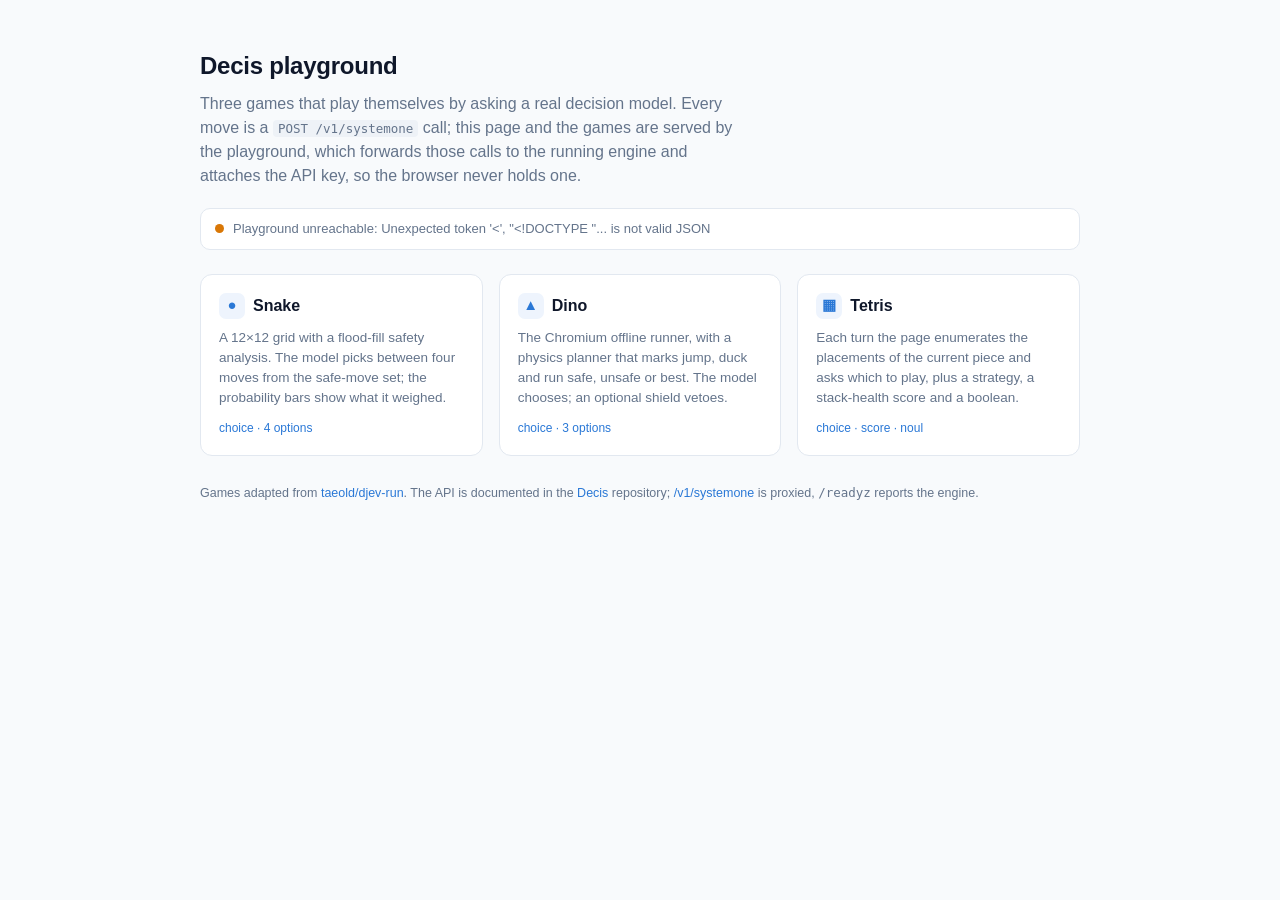
==== playground/web/index.html @ 88fe9f07 "playground: three browser games behind a proxy that holds the token The API is easier to believe aft" ====
<!DOCTYPE html>
<html lang="en">
<head>
  <meta charset="UTF-8">
  <meta name="viewport" content="width=device-width, initial-scale=1.0">
  <title>Decis playground</title>
  <style>
    :root {
      --bg: #f8fafc;
      --panel: #ffffff;
      --ink: #0f172a;
      --muted: #64748b;
      --line: #e2e8f0;
      --accent: #2a78d6;
      --ok: #16a34a;
      --wait: #d97706;
    }
    * { box-sizing: border-box; margin: 0; padding: 0; }
    body {
      background: var(--bg);
      color: var(--ink);
      font-family: -apple-system, BlinkMacSystemFont, "Segoe UI", Helvetica, Arial, sans-serif;
      line-height: 1.5;
      min-height: 100vh;
      display: flex;
      justify-content: center;
      padding: 48px 20px;
    }
    main { width: 100%; max-width: 880px; }
    h1 { font-size: 24px; font-weight: 650; letter-spacing: -0.01em; }
    .lede { color: var(--muted); margin-top: 8px; max-width: 62ch; }
    .lede code { background: #eef2f7; padding: 1px 5px; border-radius: 4px; font-size: 12.5px; }
    .status {
      margin-top: 20px;
      display: flex;
      align-items: center;
      gap: 9px;
      font-size: 13px;
      color: var(--muted);
      border: 1px solid var(--line);
      background: var(--panel);
      border-radius: 10px;
      padding: 10px 14px;
    }
    .dot { width: 9px; height: 9px; border-radius: 50%; background: var(--wait); flex: none; }
    .dot.ready { background: var(--ok); }
    .status strong { color: var(--ink); font-weight: 600; }
    .status code { font-size: 12px; color: var(--muted); }
    .grid { margin-top: 24px; display: grid; gap: 16px; grid-template-columns: repeat(auto-fit, minmax(250px, 1fr)); }
    a.card {
      display: block;
      text-decoration: none;
      color: inherit;
      background: var(--panel);
      border: 1px solid var(--line);
      border-radius: 12px;
      padding: 18px;
      transition: border-color .15s ease, transform .15s ease;
    }
    a.card:hover { border-color: var(--accent); transform: translateY(-2px); }
    .card h2 { font-size: 16px; font-weight: 620; display: flex; align-items: center; gap: 8px; }
    .card .glyph {
      display: inline-flex; align-items: center; justify-content: center;
      width: 26px; height: 26px; border-radius: 7px;
      background: #eef4fd; color: var(--accent); font-size: 15px;
    }
    .card p { margin-top: 9px; color: var(--muted); font-size: 13.5px; }
    .card .api { margin-top: 10px; font-size: 12px; color: var(--accent); }
    footer { margin-top: 28px; color: var(--muted); font-size: 12.5px; }
    footer a { color: var(--accent); text-decoration: none; }
  </style>
</head>
<body>
  <main>
    <h1>Decis playground</h1>
    <p class="lede">
      Three games that play themselves by asking a real decision model. Every move is a
      <code>POST /v1/systemone</code> call; this page and the games are served by the
      playground, which forwards those calls to the running engine and attaches the API
      key, so the browser never holds one.
    </p>

    <div class="status">
      <span id="dot" class="dot"></span>
      <span id="status-text">Looking for the engine…</span>
      <span id="status-detail" style="margin-left:auto;"></span>
    </div>

    <div class="grid">
      <a class="card" href="/snake">
        <h2><span class="glyph">&#9679;</span>Snake</h2>
        <p>
          A 12×12 grid with a flood-fill safety analysis. The model picks between four
          moves from the safe-move set; the probability bars show what it weighed.
        </p>
        <div class="api">choice · 4 options</div>
      </a>
      <a class="card" href="/dino">
        <h2><span class="glyph">&#9650;</span>Dino</h2>
        <p>
          The Chromium offline runner, with a physics planner that marks jump, duck and
          run safe, unsafe or best. The model chooses; an optional shield vetoes.
        </p>
        <div class="api">choice · 3 options</div>
      </a>
      <a class="card" href="/tetris">
        <h2><span class="glyph">&#9638;</span>Tetris</h2>
        <p>
          Each turn the page enumerates the placements of the current piece and asks
          which to play, plus a strategy, a stack-health score and a boolean.
        </p>
        <div class="api">choice · score · noul</div>
      </a>
    </div>

    <footer>
      Games adapted from <a href="https://github.com/taeold/djev-run" target="_blank" rel="noopener">taeold/djev-run</a>.
      The API is documented in the <a href="https://github.com/kingfs/Decis" target="_blank" rel="noopener">Decis</a> repository;
      <a href="/v1/systemone" onclick="return false;">/v1/systemone</a> is proxied, <code>/readyz</code> reports the engine.
    </footer>
  </main>

  <script>
    const $ = (id) => document.getElementById(id);

    async function refresh() {
      try {
        const resp = await fetch("/api/config", { cache: "no-store" });
        const config = await resp.json();
        if (config.ready) {
          $("dot").className = "dot ready";
          $("status-text").innerHTML = `Connected to <strong>${config.engine}</strong>`;
          $("status-detail").textContent = config.upstream || "";
        } else {
          $("dot").className = "dot";
          $("status-text").textContent = "Waiting for the engine to answer /readyz…";
          $("status-detail").textContent = (config.candidates || []).join("  ");
        }
      } catch (err) {
        $("dot").className = "dot";
        $("status-text").textContent = `Playground unreachable: ${err.message}`;
      }
    }

    refresh();
    setInterval(refresh, 3000);
  </script>
</body>
</html>
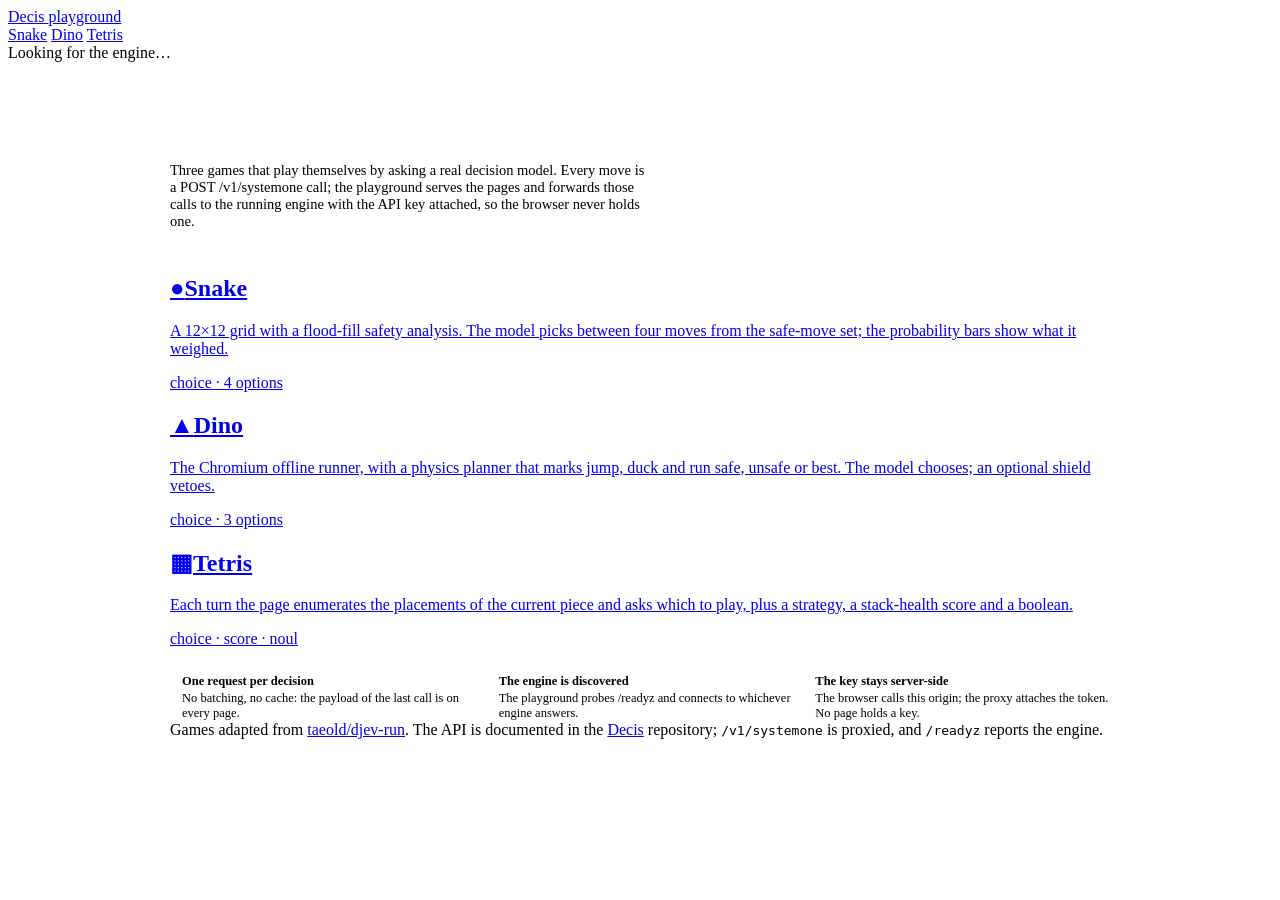
==== commit b2850e60: "playground: one design system, and an interface that reads Chinese The four pages were four designs." ====
--- a/playground/web/index.html
+++ b/playground/web/index.html
@@ -4,144 +4,230 @@
   <meta charset="UTF-8">
   <meta name="viewport" content="width=device-width, initial-scale=1.0">
   <title>Decis playground</title>
+  <link rel="stylesheet" href="/theme.css">
+  <script src="/i18n.js"></script>
   <style>
-    :root {
-      --bg: #f8fafc;
-      --panel: #ffffff;
-      --ink: #0f172a;
-      --muted: #64748b;
-      --line: #e2e8f0;
-      --accent: #2a78d6;
-      --ok: #16a34a;
-      --wait: #d97706;
-    }
-    * { box-sizing: border-box; margin: 0; padding: 0; }
-    body {
-      background: var(--bg);
-      color: var(--ink);
-      font-family: -apple-system, BlinkMacSystemFont, "Segoe UI", Helvetica, Arial, sans-serif;
-      line-height: 1.5;
-      min-height: 100vh;
-      display: flex;
-      justify-content: center;
-      padding: 48px 20px;
-    }
-    main { width: 100%; max-width: 880px; }
-    h1 { font-size: 24px; font-weight: 650; letter-spacing: -0.01em; }
-    .lede { color: var(--muted); margin-top: 8px; max-width: 62ch; }
-    .lede code { background: #eef2f7; padding: 1px 5px; border-radius: 4px; font-size: 12.5px; }
-    .status {
-      margin-top: 20px;
-      display: flex;
-      align-items: center;
-      gap: 9px;
-      font-size: 13px;
+    /* Page layout only: the palette, the app bar, the cards and the footer are in
+       /theme.css, which every page shares. */
+    .shell { width: 100%; max-width: 940px; margin: 0 auto; padding: 40px 20px 56px; }
+
+    .hero { margin-bottom: 6px; }
+
+    .hero h1 {
+      font-size: clamp(26px, 4.4vw, 40px);
+      line-height: 1.15;
+      letter-spacing: -0.025em;
+      font-weight: 700;
+      margin: 0;
+    }
+
+    .hero h1 .grad {
+      background: linear-gradient(100deg, var(--accent) 10%, var(--accent-3) 48%, var(--accent-2));
+      -webkit-background-clip: text;
+      background-clip: text;
+      color: transparent;
+    }
+
+    .lede { color: var(--ink-dim); margin: 14px 0 0; max-width: 66ch; font-size: 14.5px; }
+
+    .status-note {
+      margin-top: 10px;
+      font-family: var(--mono);
+      font-size: 11px;
       color: var(--muted);
-      border: 1px solid var(--line);
-      background: var(--panel);
-      border-radius: 10px;
-      padding: 10px 14px;
-    }
-    .dot { width: 9px; height: 9px; border-radius: 50%; background: var(--wait); flex: none; }
-    .dot.ready { background: var(--ok); }
-    .status strong { color: var(--ink); font-weight: 600; }
-    .status code { font-size: 12px; color: var(--muted); }
-    .grid { margin-top: 24px; display: grid; gap: 16px; grid-template-columns: repeat(auto-fit, minmax(250px, 1fr)); }
-    a.card {
-      display: block;
-      text-decoration: none;
-      color: inherit;
-      background: var(--panel);
-      border: 1px solid var(--line);
-      border-radius: 12px;
-      padding: 18px;
-      transition: border-color .15s ease, transform .15s ease;
-    }
-    a.card:hover { border-color: var(--accent); transform: translateY(-2px); }
-    .card h2 { font-size: 16px; font-weight: 620; display: flex; align-items: center; gap: 8px; }
-    .card .glyph {
-      display: inline-flex; align-items: center; justify-content: center;
-      width: 26px; height: 26px; border-radius: 7px;
-      background: #eef4fd; color: var(--accent); font-size: 15px;
-    }
-    .card p { margin-top: 9px; color: var(--muted); font-size: 13.5px; }
-    .card .api { margin-top: 10px; font-size: 12px; color: var(--accent); }
-    footer { margin-top: 28px; color: var(--muted); font-size: 12.5px; }
-    footer a { color: var(--accent); text-decoration: none; }
+      min-height: 15px;
+      word-break: break-all;
+    }
+
+    .how {
+      margin-top: 26px;
+      display: grid;
+      gap: 10px;
+      grid-template-columns: repeat(auto-fit, minmax(210px, 1fr));
+    }
+
+    .how div {
+      border-left: 2px solid var(--line-strong);
+      padding-left: 12px;
+      font-size: 12.5px;
+      color: var(--ink-dim);
+    }
+
+    .how b { display: block; color: var(--ink); font-weight: 600; font-size: 12.5px; margin-bottom: 2px; }
   </style>
 </head>
 <body>
-  <main>
-    <h1>Decis playground</h1>
-    <p class="lede">
+  <header class="app-bar">
+    <a class="brand" href="/">
+      <span class="brand-mark"></span>
+      <span class="brand-name">Decis <span class="brand-sub" data-i18n="brand.sub">playground</span></span>
+    </a>
+    <nav class="app-nav">
+      <a href="/snake" data-i18n="nav.snake">Snake</a>
+      <a href="/dino" data-i18n="nav.dino">Dino</a>
+      <a href="/tetris" data-i18n="nav.tetris">Tetris</a>
+    </nav>
+    <span class="spacer"></span>
+    <span class="status-chip" id="status-chip">
+      <span id="dot" class="dot busy"></span>
+      <span id="status-text" data-i18n="status.searching" data-i18n-dynamic>Looking for the engine&hellip;</span>
+    </span>
+    <div data-lang-switch></div>
+  </header>
+
+  <main class="shell">
+    <div class="hero">
+      <h1><span class="grad" data-i18n="hero.title">Decis playground</span></h1>
+    </div>
+    <p class="lede" data-i18n="hero.lede">
       Three games that play themselves by asking a real decision model. Every move is a
-      <code>POST /v1/systemone</code> call; this page and the games are served by the
-      playground, which forwards those calls to the running engine and attaches the API
-      key, so the browser never holds one.
+      POST /v1/systemone call; the playground serves the pages and forwards those calls to
+      the running engine with the API key attached, so the browser never holds one.
     </p>
-
-    <div class="status">
-      <span id="dot" class="dot"></span>
-      <span id="status-text">Looking for the engine…</span>
-      <span id="status-detail" style="margin-left:auto;"></span>
-    </div>
-
-    <div class="grid">
+    <div class="status-note" id="status-note"></div>
+
+    <section class="cards">
       <a class="card" href="/snake">
-        <h2><span class="glyph">&#9679;</span>Snake</h2>
-        <p>
-          A 12×12 grid with a flood-fill safety analysis. The model picks between four
+        <h2><span class="glyph">&#9679;</span><span data-i18n="card.snake.title">Snake</span></h2>
+        <p data-i18n="card.snake.desc">
+          A 12&times;12 grid with a flood-fill safety analysis. The model picks between four
           moves from the safe-move set; the probability bars show what it weighed.
         </p>
-        <div class="api">choice · 4 options</div>
+        <div class="api mono">choice &middot; 4 options</div>
       </a>
       <a class="card" href="/dino">
-        <h2><span class="glyph">&#9650;</span>Dino</h2>
-        <p>
-          The Chromium offline runner, with a physics planner that marks jump, duck and
-          run safe, unsafe or best. The model chooses; an optional shield vetoes.
+        <h2><span class="glyph">&#9650;</span><span data-i18n="card.dino.title">Dino</span></h2>
+        <p data-i18n="card.dino.desc">
+          The Chromium offline runner, with a physics planner that marks jump, duck and run
+          safe, unsafe or best. The model chooses; an optional shield vetoes.
         </p>
-        <div class="api">choice · 3 options</div>
+        <div class="api mono">choice &middot; 3 options</div>
       </a>
       <a class="card" href="/tetris">
-        <h2><span class="glyph">&#9638;</span>Tetris</h2>
-        <p>
-          Each turn the page enumerates the placements of the current piece and asks
-          which to play, plus a strategy, a stack-health score and a boolean.
+        <h2><span class="glyph">&#9638;</span><span data-i18n="card.tetris.title">Tetris</span></h2>
+        <p data-i18n="card.tetris.desc">
+          Each turn the page enumerates the placements of the current piece and asks which
+          to play, plus a strategy, a stack-health score and a boolean.
         </p>
-        <div class="api">choice · score · noul</div>
+        <div class="api mono">choice &middot; score &middot; noul</div>
       </a>
-    </div>
-
-    <footer>
-      Games adapted from <a href="https://github.com/taeold/djev-run" target="_blank" rel="noopener">taeold/djev-run</a>.
-      The API is documented in the <a href="https://github.com/kingfs/Decis" target="_blank" rel="noopener">Decis</a> repository;
-      <a href="/v1/systemone" onclick="return false;">/v1/systemone</a> is proxied, <code>/readyz</code> reports the engine.
+    </section>
+
+    <section class="how">
+      <div>
+        <b data-i18n="how.one.title">One request per decision</b>
+        <span data-i18n="how.one.body">No batching, no cache: the payload of the last call is on every page.</span>
+      </div>
+      <div>
+        <b data-i18n="how.two.title">The engine is discovered</b>
+        <span data-i18n="how.two.body">The playground probes /readyz and connects to whichever engine answers.</span>
+      </div>
+      <div>
+        <b data-i18n="how.three.title">The key stays server-side</b>
+        <span data-i18n="how.three.body">The browser calls this origin; the proxy attaches the token. No page holds a key.</span>
+      </div>
+    </section>
+
+    <footer class="page-foot">
+      <span data-i18n="foot.adapted">Games adapted from</span>
+      <a href="https://github.com/taeold/djev-run" target="_blank" rel="noopener">taeold/djev-run</a>.
+      <span data-i18n="foot.docs">The API is documented in the</span>
+      <a href="https://github.com/kingfs/Decis" target="_blank" rel="noopener">Decis</a>
+      <span data-i18n="foot.repo">repository</span>;
+      <code>/v1/systemone</code> <span data-i18n="foot.proxied">is proxied, and</span>
+      <code>/readyz</code> <span data-i18n="foot.readyz">reports the engine.</span>
     </footer>
   </main>
 
   <script>
+    I18N.add({
+      en: {
+        "hero.title": "Decis playground",
+        "hero.lede": "Three games that play themselves by asking a real decision model. Every move is a POST /v1/systemone call; the playground serves the pages and forwards those calls to the running engine with the API key attached, so the browser never holds one.",
+        "card.snake.title": "Snake",
+        "card.snake.desc": "A 12\u00d712 grid with a flood-fill safety analysis. The model picks between four moves from the safe-move set; the probability bars show what it weighed.",
+        "card.dino.title": "Dino",
+        "card.dino.desc": "The Chromium offline runner, with a physics planner that marks jump, duck and run safe, unsafe or best. The model chooses; an optional shield vetoes.",
+        "card.tetris.title": "Tetris",
+        "card.tetris.desc": "Each turn the page enumerates the placements of the current piece and asks which to play, plus a strategy, a stack-health score and a boolean.",
+        "how.one.title": "One request per decision",
+        "how.one.body": "No batching and no cache: the payload of the last call is shown on every page.",
+        "how.two.title": "The engine is discovered",
+        "how.two.body": "The playground probes /readyz and connects to whichever engine answers first.",
+        "how.three.title": "The key stays server-side",
+        "how.three.body": "The browser calls this origin; the proxy attaches the token. No page ever holds a key.",
+        "status.readyPrefix": "Connected to ",
+        "status.candidates": "waiting on {candidates}",
+        "status.upstream": "upstream {upstream}",
+        "status.readyDetail": "every move is one POST to it"
+      },
+      zh: {
+        "hero.title": "Decis \u6f14\u793a\u573a",
+        "hero.lede": "\u4e09\u4e2a\u6e38\u620f\uff0c\u9760\u771f\u5b9e\u7684\u51b3\u7b56\u6a21\u578b\u81ea\u5df1\u73a9\u81ea\u5df1\u3002\u6bcf\u4e00\u6b65\u90fd\u662f\u4e00\u6b21 POST /v1/systemone\uff1bplayground \u8d1f\u8d23\u63d0\u4f9b\u9875\u9762\uff0c\u5e76\u5728\u8f6c\u53d1\u65f6\u9644\u4e0a API \u5bc6\u94a5\uff0c\u6240\u4ee5\u6d4f\u89c8\u5668\u91cc\u59cb\u7ec8\u6ca1\u6709\u5bc6\u94a5\u3002",
+        "card.snake.title": "\u8d2a\u5403\u86c7",
+        "card.snake.desc": "12\u00d712 \u68cb\u76d8\uff0c\u914d\u4e00\u4e2a flood-fill \u5b89\u5168\u6027\u5206\u6790\u3002\u6a21\u578b\u5728\u5b89\u5168\u65b9\u5411\u96c6\u91cc\u56db\u9009\u4e00\uff1b\u6982\u7387\u6761\u5c55\u793a\u5b83\u6743\u8861\u4e86\u4ec0\u4e48\u3002",
+        "card.dino.title": "\u6050\u9f99",
+        "card.dino.desc": "Chromium \u79bb\u7ebf\u5c0f\u6050\u9f99\uff0c\u914d\u4e00\u4e2a\u7269\u7406\u89c4\u5212\u5668\uff0c\u628a jump / duck / run \u6807\u6210\u5b89\u5168\u3001\u4e0d\u5b89\u5168\u6216\u6700\u4f18\u3002\u9009\u62e9\u7531\u6a21\u578b\u505a\uff1b\u53ef\u9009\u7684\u62a4\u76fe\u53ef\u4e00\u7968\u5426\u51b3\u3002",
+        "card.tetris.title": "\u4fc4\u7f57\u65af\u65b9\u5757",
+        "card.tetris.desc": "\u6bcf\u4e00\u56de\u5408\u9875\u9762\u679a\u4e3e\u5f53\u524d\u65b9\u5757\u7684\u6240\u6709\u843d\u70b9\uff0c\u95ee\u8be5\u8d70\u54ea\u4e00\u4e2a\uff0c\u53e6\u5916\u8fd8\u95ee\u4e00\u4e2a\u7b56\u7565\u3001\u4e00\u4e2a\u5806\u53e0\u5065\u5eb7\u5ea6\u5206\u548c\u4e00\u4e2a\u5e03\u5c14\u503c\u3002",
+        "how.one.title": "\u6bcf\u4e00\u6b65\u4e00\u6b21\u8bf7\u6c42",
+        "how.one.body": "\u4e0d\u6512\u6279\u3001\u4e0d\u7f13\u5b58\uff1a\u6bcf\u4e2a\u9875\u9762\u90fd\u628a\u4e0a\u4e00\u6b21\u8c03\u7528\u7684\u8bf7\u6c42\u4f53\u539f\u6837\u663e\u793a\u51fa\u6765\u3002",
+        "how.two.title": "\u5f15\u64ce\u662f\u81ea\u5df1\u627e\u5230\u7684",
+        "how.two.body": "playground \u4f9d\u6b21\u63a2\u6d4b /readyz\uff0c\u8c01\u5148\u7b54\u5c31\u8fde\u8c01\u3002",
+        "how.three.title": "\u5bc6\u94a5\u53ea\u5728\u670d\u52a1\u7aef",
+        "how.three.body": "\u6d4f\u89c8\u5668\u8bf7\u6c42\u7684\u662f\u540c\u4e00\u4e2a\u57df\uff1b\u4ee3\u7406\u5728\u670d\u52a1\u7aef\u9644\u4e0a token\uff0c\u9875\u9762\u91cc\u6c38\u8fdc\u6ca1\u6709\u5bc6\u94a5\u3002",
+        "status.readyPrefix": "\u5df2\u8fde\u63a5 ",
+        "status.candidates": "\u6b63\u5728\u7b49\u5f85 {candidates}",
+        "status.upstream": "\u4e0a\u6e38 {upstream}",
+        "status.readyDetail": "\u6bcf\u4e00\u6b65\u90fd\u662f\u5411\u5b83\u53d1\u4e00\u6b21 POST"
+      }
+    });
+
     const $ = (id) => document.getElementById(id);
+    let lastConfig = null;
+
+    function renderStatus() {
+      const dot = $("dot");
+      const text = $("status-text");
+      const note = $("status-note");
+      if (!lastConfig) {
+        dot.className = "dot busy";
+        text.textContent = I18N.t("status.searching");
+        note.textContent = "";
+        return;
+      }
+      const config = lastConfig;
+      if (config.ready) {
+        dot.className = "dot live";
+        // The engine id is the one thing in this chip that is not translated: it is a wire
+        // value, and it goes into a <strong> rather than into the string.
+        text.textContent = I18N.t("status.readyPrefix");
+        const strong = document.createElement("strong");
+        strong.textContent = config.engine;
+        text.appendChild(strong);
+        note.textContent = I18N.t("status.upstream", { upstream: config.upstream || "" }) + " \u00b7 " + I18N.t("status.readyDetail");
+      } else {
+        dot.className = "dot warn";
+        text.textContent = I18N.t("status.searching");
+        note.textContent = I18N.t("status.candidates", { candidates: (config.candidates || []).join("  ") });
+      }
+    }
 
     async function refresh() {
       try {
         const resp = await fetch("/api/config", { cache: "no-store" });
-        const config = await resp.json();
-        if (config.ready) {
-          $("dot").className = "dot ready";
-          $("status-text").innerHTML = `Connected to <strong>${config.engine}</strong>`;
-          $("status-detail").textContent = config.upstream || "";
-        } else {
-          $("dot").className = "dot";
-          $("status-text").textContent = "Waiting for the engine to answer /readyz…";
-          $("status-detail").textContent = (config.candidates || []).join("  ");
-        }
+        lastConfig = await resp.json();
       } catch (err) {
-        $("dot").className = "dot";
-        $("status-text").textContent = `Playground unreachable: ${err.message}`;
-      }
-    }
-
+        lastConfig = null;
+        $("dot").className = "dot err";
+        $("status-text").textContent = I18N.t("status.unreachable", { message: err.message });
+        $("status-note").textContent = "";
+        return;
+      }
+      renderStatus();
+    }
+
+    I18N.onChange(renderStatus);
     refresh();
     setInterval(refresh, 3000);
   </script>
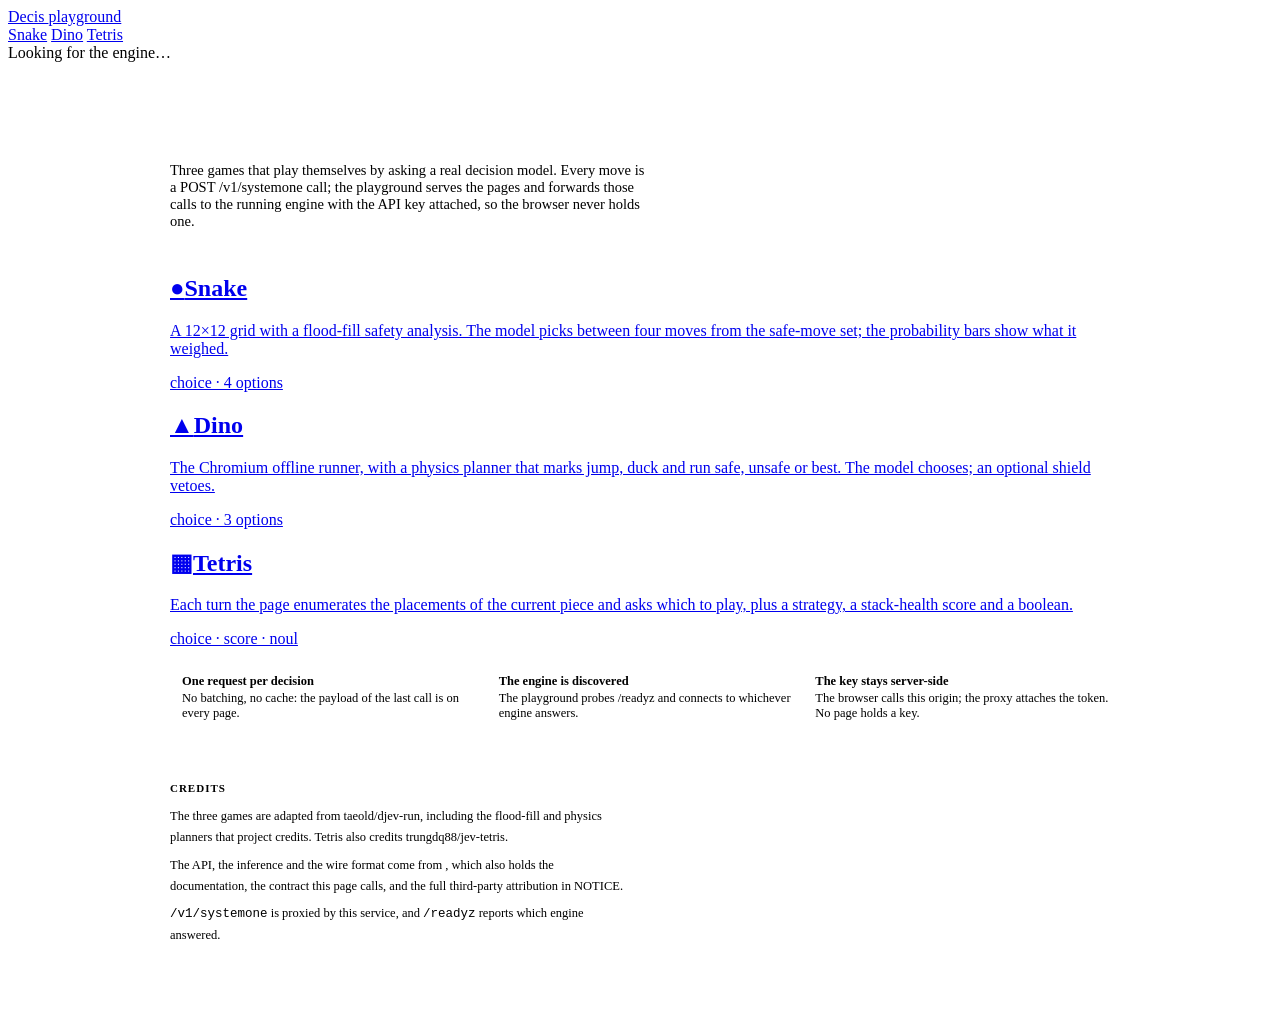
==== commit 157a03f1: "playground: credit what the games are adapted from, and link back Every page now carries a link to t" ====
--- a/playground/web/index.html
+++ b/playground/web/index.html
@@ -54,6 +54,31 @@
     }
 
     .how b { display: block; color: var(--ink); font-weight: 600; font-size: 12.5px; margin-bottom: 2px; }
+
+    /* Credits: the two upstream projects this page leans on, and what Decis provides. */
+    .credits {
+      margin-top: 38px;
+      padding-top: 20px;
+      border-top: 1px solid var(--line);
+      color: var(--ink-dim);
+      font-size: 12.5px;
+      line-height: 1.7;
+      max-width: 74ch;
+    }
+
+    .credits h2 {
+      margin: 0 0 8px;
+      font-size: 11px;
+      font-weight: 600;
+      letter-spacing: 0.09em;
+      text-transform: uppercase;
+      color: var(--muted);
+    }
+
+    .credits p { margin: 0 0 6px; }
+    .credits a { color: var(--ink); text-decoration: none; border-bottom: 1px solid var(--line-strong); }
+    .credits a:hover { border-bottom-color: var(--accent); }
+    .credits-foot { color: var(--muted); }
   </style>
 </head>
 <body>
@@ -66,6 +91,7 @@
       <a href="/snake" data-i18n="nav.snake">Snake</a>
       <a href="/dino" data-i18n="nav.dino">Dino</a>
       <a href="/tetris" data-i18n="nav.tetris">Tetris</a>
+      <a data-repo-link></a>
     </nav>
     <span class="spacer"></span>
     <span class="status-chip" id="status-chip">
@@ -128,15 +154,25 @@
       </div>
     </section>
 
-    <footer class="page-foot">
-      <span data-i18n="foot.adapted">Games adapted from</span>
-      <a href="https://github.com/taeold/djev-run" target="_blank" rel="noopener">taeold/djev-run</a>.
-      <span data-i18n="foot.docs">The API is documented in the</span>
-      <a href="https://github.com/kingfs/Decis" target="_blank" rel="noopener">Decis</a>
-      <span data-i18n="foot.repo">repository</span>;
-      <code>/v1/systemone</code> <span data-i18n="foot.proxied">is proxied, and</span>
-      <code>/readyz</code> <span data-i18n="foot.readyz">reports the engine.</span>
-    </footer>
+    <section class="credits">
+      <h2 data-i18n="credits.title">Credits</h2>
+      <p>
+        <span data-i18n="credits.games">The three games are adapted from</span>
+        <a href="https://github.com/taeold/djev-run" target="_blank" rel="noopener">taeold/djev-run</a><span
+          data-i18n="credits.games.note">, including the flood-fill and physics planners that project credits.</span>
+        <span data-i18n="credits.games.tetris">Tetris also credits</span>
+        <a href="https://github.com/trungdq88/jev-tetris" target="_blank" rel="noopener">trungdq88/jev-tetris</a>.
+      </p>
+      <p>
+        <span data-i18n="credits.core">The API, the inference and the wire format come from</span>
+        <a data-repo-link></a><span data-i18n="credits.core.note">, which also holds the documentation, the
+          contract this page calls, and the full third-party attribution in NOTICE.</span>
+      </p>
+      <p class="credits-foot">
+        <code>/v1/systemone</code> <span data-i18n="credits.proxied">is proxied by this service, and</span>
+        <code>/readyz</code> <span data-i18n="credits.readyz">reports which engine answered.</span>
+      </p>
+    </section>
   </main>
 
   <script>
@@ -159,7 +195,15 @@
         "status.readyPrefix": "Connected to ",
         "status.candidates": "waiting on {candidates}",
         "status.upstream": "upstream {upstream}",
-        "status.readyDetail": "every move is one POST to it"
+        "status.readyDetail": "every move is one POST to it",
+        "credits.title": "Credits",
+        "credits.games": "The three games are adapted from",
+        "credits.games.note": ", including the flood-fill and physics planners that project credits.",
+        "credits.games.tetris": "Tetris also credits",
+        "credits.core": "The API, the inference and the wire format come from",
+        "credits.core.note": ", which also holds the documentation, the contract this page calls, and the full third-party attribution in NOTICE.",
+        "credits.proxied": "is proxied by this service, and",
+        "credits.readyz": "reports which engine answered."
       },
       zh: {
         "hero.title": "Decis \u6f14\u793a\u573a",
@@ -179,7 +223,15 @@
         "status.readyPrefix": "\u5df2\u8fde\u63a5 ",
         "status.candidates": "\u6b63\u5728\u7b49\u5f85 {candidates}",
         "status.upstream": "\u4e0a\u6e38 {upstream}",
-        "status.readyDetail": "\u6bcf\u4e00\u6b65\u90fd\u662f\u5411\u5b83\u53d1\u4e00\u6b21 POST"
+        "status.readyDetail": "\u6bcf\u4e00\u6b65\u90fd\u662f\u5411\u5b83\u53d1\u4e00\u6b21 POST",
+        "credits.title": "\u81f4\u8c22",
+        "credits.games": "\u4e09\u4e2a\u5c0f\u6e38\u620f\u6539\u7f16\u81ea",
+        "credits.games.note": "\uff0c\u5305\u62ec\u8be5\u9879\u76ee\u81f4\u8c22\u7684 flood-fill \u4e0e\u7269\u7406\u89c4\u5212\u4ee3\u7801\u3002",
+        "credits.games.tetris": "\u4fc4\u7f57\u65af\u65b9\u5757\u53e6\u5916\u81f4\u8c22",
+        "credits.core": "API\u3001\u63a8\u7406\u4e0e\u7ebf\u683c\u5f0f\u90fd\u6765\u81ea",
+        "credits.core.note": "\uff0c\u4ed3\u5e93\u91cc\u540c\u65f6\u6709\u6587\u6863\u3001\u672c\u9875\u8c03\u7528\u7684\u5951\u7ea6\uff0c\u4ee5\u53ca\u5b8c\u6574\u7684\u7b2c\u4e09\u65b9\u7f72\u540d\uff08NOTICE\uff09\u3002",
+        "credits.proxied": "\u7531\u672c\u670d\u52a1\u4ee3\u7406\uff0c",
+        "credits.readyz": "\u4f1a\u62a5\u544a\u662f\u54ea\u4e2a\u5f15\u64ce\u5728\u4f5c\u7b54\u3002"
       }
     });
 
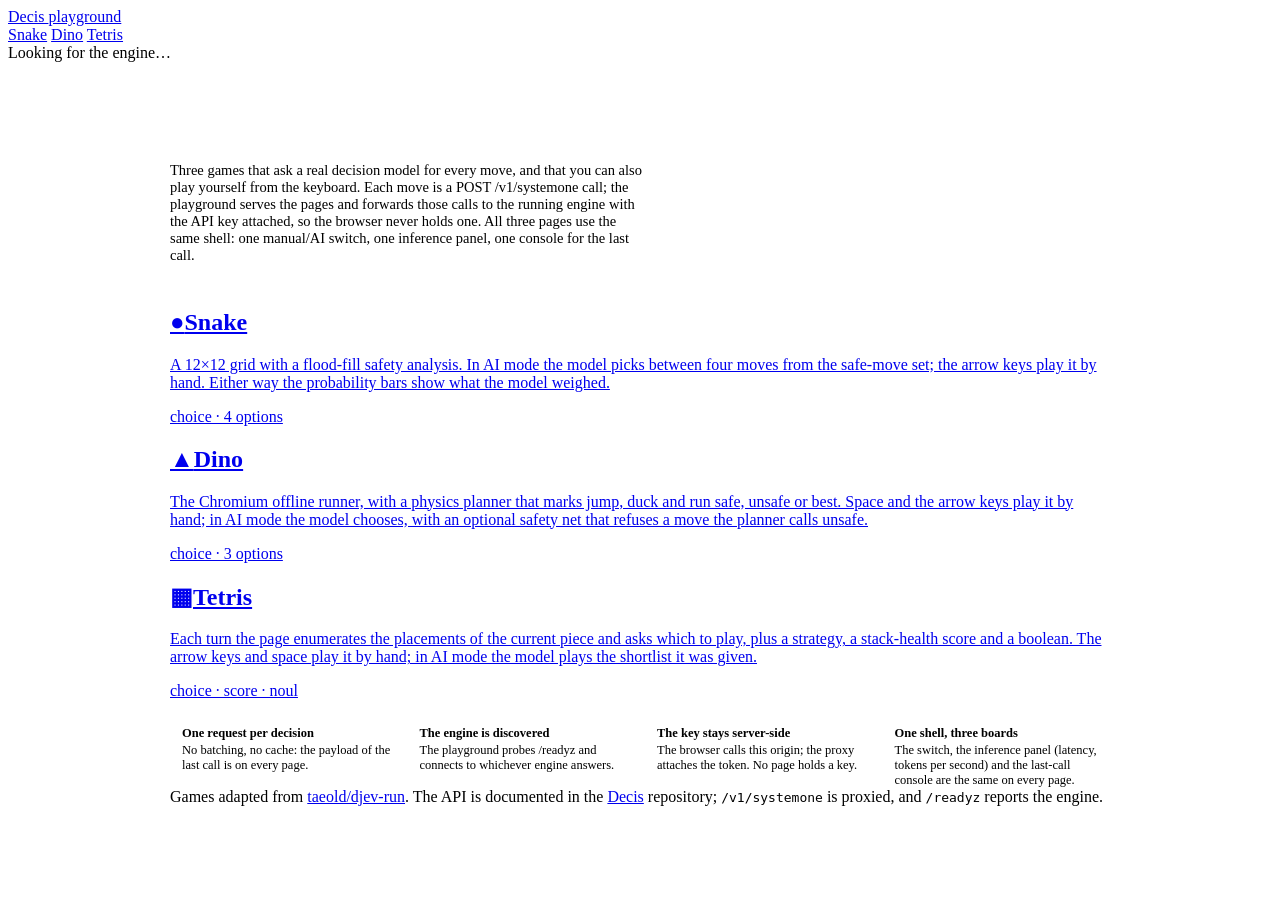
==== commit bd784efb: "playground: one shell for the three games, with real inference numbers The three pages were three in" ====
--- a/playground/web/index.html
+++ b/playground/web/index.html
@@ -54,31 +54,6 @@
     }
 
     .how b { display: block; color: var(--ink); font-weight: 600; font-size: 12.5px; margin-bottom: 2px; }
-
-    /* Credits: the two upstream projects this page leans on, and what Decis provides. */
-    .credits {
-      margin-top: 38px;
-      padding-top: 20px;
-      border-top: 1px solid var(--line);
-      color: var(--ink-dim);
-      font-size: 12.5px;
-      line-height: 1.7;
-      max-width: 74ch;
-    }
-
-    .credits h2 {
-      margin: 0 0 8px;
-      font-size: 11px;
-      font-weight: 600;
-      letter-spacing: 0.09em;
-      text-transform: uppercase;
-      color: var(--muted);
-    }
-
-    .credits p { margin: 0 0 6px; }
-    .credits a { color: var(--ink); text-decoration: none; border-bottom: 1px solid var(--line-strong); }
-    .credits a:hover { border-bottom-color: var(--accent); }
-    .credits-foot { color: var(--muted); }
   </style>
 </head>
 <body>
@@ -91,7 +66,6 @@
       <a href="/snake" data-i18n="nav.snake">Snake</a>
       <a href="/dino" data-i18n="nav.dino">Dino</a>
       <a href="/tetris" data-i18n="nav.tetris">Tetris</a>
-      <a data-repo-link></a>
     </nav>
     <span class="spacer"></span>
     <span class="status-chip" id="status-chip">
@@ -106,9 +80,11 @@
       <h1><span class="grad" data-i18n="hero.title">Decis playground</span></h1>
     </div>
     <p class="lede" data-i18n="hero.lede">
-      Three games that play themselves by asking a real decision model. Every move is a
-      POST /v1/systemone call; the playground serves the pages and forwards those calls to
-      the running engine with the API key attached, so the browser never holds one.
+      Three games that ask a real decision model for every move, and that you can also play
+      yourself from the keyboard. Each move is a POST /v1/systemone call; the playground
+      serves the pages and forwards those calls to the running engine with the API key
+      attached, so the browser never holds one. All three pages use the same shell: one
+      manual/AI switch, one inference panel, one console for the last call.
     </p>
     <div class="status-note" id="status-note"></div>
 
@@ -116,8 +92,9 @@
       <a class="card" href="/snake">
         <h2><span class="glyph">&#9679;</span><span data-i18n="card.snake.title">Snake</span></h2>
         <p data-i18n="card.snake.desc">
-          A 12&times;12 grid with a flood-fill safety analysis. The model picks between four
-          moves from the safe-move set; the probability bars show what it weighed.
+          A 12&times;12 grid with a flood-fill safety analysis. In AI mode the model picks
+          between four moves from the safe-move set; the arrow keys play it by hand. Either
+          way the probability bars show what the model weighed.
         </p>
         <div class="api mono">choice &middot; 4 options</div>
       </a>
@@ -125,15 +102,17 @@
         <h2><span class="glyph">&#9650;</span><span data-i18n="card.dino.title">Dino</span></h2>
         <p data-i18n="card.dino.desc">
           The Chromium offline runner, with a physics planner that marks jump, duck and run
-          safe, unsafe or best. The model chooses; an optional shield vetoes.
+          safe, unsafe or best. Space and the arrow keys play it by hand; in AI mode the model
+          chooses, with an optional safety net that refuses a move the planner calls unsafe.
         </p>
         <div class="api mono">choice &middot; 3 options</div>
       </a>
       <a class="card" href="/tetris">
         <h2><span class="glyph">&#9638;</span><span data-i18n="card.tetris.title">Tetris</span></h2>
         <p data-i18n="card.tetris.desc">
-          Each turn the page enumerates the placements of the current piece and asks which
-          to play, plus a strategy, a stack-health score and a boolean.
+          Each turn the page enumerates the placements of the current piece and asks which to
+          play, plus a strategy, a stack-health score and a boolean. The arrow keys and space
+          play it by hand; in AI mode the model plays the shortlist it was given.
         </p>
         <div class="api mono">choice &middot; score &middot; noul</div>
       </a>
@@ -152,86 +131,68 @@
         <b data-i18n="how.three.title">The key stays server-side</b>
         <span data-i18n="how.three.body">The browser calls this origin; the proxy attaches the token. No page holds a key.</span>
       </div>
+      <div>
+        <b data-i18n="how.four.title">One shell, three boards</b>
+        <span data-i18n="how.four.body">The switch, the inference panel (latency, tokens per second) and the last-call console are the same on every page.</span>
+      </div>
     </section>
 
-    <section class="credits">
-      <h2 data-i18n="credits.title">Credits</h2>
-      <p>
-        <span data-i18n="credits.games">The three games are adapted from</span>
-        <a href="https://github.com/taeold/djev-run" target="_blank" rel="noopener">taeold/djev-run</a><span
-          data-i18n="credits.games.note">, including the flood-fill and physics planners that project credits.</span>
-        <span data-i18n="credits.games.tetris">Tetris also credits</span>
-        <a href="https://github.com/trungdq88/jev-tetris" target="_blank" rel="noopener">trungdq88/jev-tetris</a>.
-      </p>
-      <p>
-        <span data-i18n="credits.core">The API, the inference and the wire format come from</span>
-        <a data-repo-link></a><span data-i18n="credits.core.note">, which also holds the documentation, the
-          contract this page calls, and the full third-party attribution in NOTICE.</span>
-      </p>
-      <p class="credits-foot">
-        <code>/v1/systemone</code> <span data-i18n="credits.proxied">is proxied by this service, and</span>
-        <code>/readyz</code> <span data-i18n="credits.readyz">reports which engine answered.</span>
-      </p>
-    </section>
+    <footer class="page-foot">
+      <span data-i18n="foot.adapted">Games adapted from</span>
+      <a href="https://github.com/taeold/djev-run" target="_blank" rel="noopener">taeold/djev-run</a>.
+      <span data-i18n="foot.docs">The API is documented in the</span>
+      <a href="https://github.com/kingfs/Decis" target="_blank" rel="noopener">Decis</a>
+      <span data-i18n="foot.repo">repository</span>;
+      <code>/v1/systemone</code> <span data-i18n="foot.proxied">is proxied, and</span>
+      <code>/readyz</code> <span data-i18n="foot.readyz">reports the engine.</span>
+    </footer>
   </main>
 
   <script>
     I18N.add({
       en: {
         "hero.title": "Decis playground",
-        "hero.lede": "Three games that play themselves by asking a real decision model. Every move is a POST /v1/systemone call; the playground serves the pages and forwards those calls to the running engine with the API key attached, so the browser never holds one.",
+        "hero.lede": "Three games that ask a real decision model for every move, and that you can also play yourself from the keyboard. Each move is a POST /v1/systemone call; the playground serves the pages and forwards those calls to the running engine with the API key attached, so the browser never holds one. All three pages use the same shell: one manual/AI switch, one inference panel, one console for the last call.",
         "card.snake.title": "Snake",
-        "card.snake.desc": "A 12\u00d712 grid with a flood-fill safety analysis. The model picks between four moves from the safe-move set; the probability bars show what it weighed.",
+        "card.snake.desc": "A 12\u00d712 grid with a flood-fill safety analysis. In AI mode the model picks between four moves from the safe-move set; the arrow keys play it by hand. Either way the probability bars show what the model weighed.",
         "card.dino.title": "Dino",
-        "card.dino.desc": "The Chromium offline runner, with a physics planner that marks jump, duck and run safe, unsafe or best. The model chooses; an optional shield vetoes.",
+        "card.dino.desc": "The Chromium offline runner, with a physics planner that marks jump, duck and run safe, unsafe or best. Space and the arrow keys play it by hand; in AI mode the model chooses, with an optional safety net that refuses a move the planner calls unsafe.",
         "card.tetris.title": "Tetris",
-        "card.tetris.desc": "Each turn the page enumerates the placements of the current piece and asks which to play, plus a strategy, a stack-health score and a boolean.",
+        "card.tetris.desc": "Each turn the page enumerates the placements of the current piece and asks which to play, plus a strategy, a stack-health score and a boolean. The arrow keys and space play it by hand; in AI mode the model plays the shortlist it was given.",
         "how.one.title": "One request per decision",
-        "how.one.body": "No batching and no cache: the payload of the last call is shown on every page.",
+        "how.one.body": "No batching and no cache: every page shows the body of the last call in its console.",
         "how.two.title": "The engine is discovered",
         "how.two.body": "The playground probes /readyz and connects to whichever engine answers first.",
         "how.three.title": "The key stays server-side",
         "how.three.body": "The browser calls this origin; the proxy attaches the token. No page ever holds a key.",
+        "how.four.title": "One shell, three boards",
+        "how.four.body": "The switch, the inference panel (latency, tokens per second) and the last-call console are the same on every page.",
         "status.readyPrefix": "Connected to ",
         "status.candidates": "waiting on {candidates}",
         "status.upstream": "upstream {upstream}",
-        "status.readyDetail": "every move is one POST to it",
-        "credits.title": "Credits",
-        "credits.games": "The three games are adapted from",
-        "credits.games.note": ", including the flood-fill and physics planners that project credits.",
-        "credits.games.tetris": "Tetris also credits",
-        "credits.core": "The API, the inference and the wire format come from",
-        "credits.core.note": ", which also holds the documentation, the contract this page calls, and the full third-party attribution in NOTICE.",
-        "credits.proxied": "is proxied by this service, and",
-        "credits.readyz": "reports which engine answered."
+        "status.readyDetail": "every move is one POST to it"
       },
       zh: {
         "hero.title": "Decis \u6f14\u793a\u573a",
-        "hero.lede": "\u4e09\u4e2a\u6e38\u620f\uff0c\u9760\u771f\u5b9e\u7684\u51b3\u7b56\u6a21\u578b\u81ea\u5df1\u73a9\u81ea\u5df1\u3002\u6bcf\u4e00\u6b65\u90fd\u662f\u4e00\u6b21 POST /v1/systemone\uff1bplayground \u8d1f\u8d23\u63d0\u4f9b\u9875\u9762\uff0c\u5e76\u5728\u8f6c\u53d1\u65f6\u9644\u4e0a API \u5bc6\u94a5\uff0c\u6240\u4ee5\u6d4f\u89c8\u5668\u91cc\u59cb\u7ec8\u6ca1\u6709\u5bc6\u94a5\u3002",
+        "hero.lede": "\u4e09\u4e2a\u6e38\u620f\uff0c\u6bcf\u4e00\u6b65\u90fd\u95ee\u4e00\u6b21\u771f\u5b9e\u7684\u51b3\u7b56\u6a21\u578b\uff0c\u4e5f\u53ef\u4ee5\u81ea\u5df1\u7528\u952e\u76d8\u73a9\u3002\u6bcf\u4e00\u6b65\u90fd\u662f\u4e00\u6b21 POST /v1/systemone\uff1bplayground \u8d1f\u8d23\u63d0\u4f9b\u9875\u9762\uff0c\u5e76\u5728\u8f6c\u53d1\u65f6\u9644\u4e0a API \u5bc6\u94a5\uff0c\u6240\u4ee5\u6d4f\u89c8\u5668\u91cc\u59cb\u7ec8\u6ca1\u6709\u5bc6\u94a5\u3002\u4e09\u4e2a\u9875\u9762\u5171\u7528\u540c\u4e00\u5957\u5916\u58f3\uff1a\u4e00\u4e2a\u624b\u52a8/AI \u5f00\u5173\u3001\u4e00\u4e2a\u63a8\u7406\u9762\u677f\u3001\u4e00\u4e2a\u6700\u8fd1\u4e00\u6b21\u8c03\u7528\u7684\u63a7\u5236\u53f0\u3002",
         "card.snake.title": "\u8d2a\u5403\u86c7",
-        "card.snake.desc": "12\u00d712 \u68cb\u76d8\uff0c\u914d\u4e00\u4e2a flood-fill \u5b89\u5168\u6027\u5206\u6790\u3002\u6a21\u578b\u5728\u5b89\u5168\u65b9\u5411\u96c6\u91cc\u56db\u9009\u4e00\uff1b\u6982\u7387\u6761\u5c55\u793a\u5b83\u6743\u8861\u4e86\u4ec0\u4e48\u3002",
+        "card.snake.desc": "12\u00d712 \u68cb\u76d8\uff0c\u914d\u4e00\u4e2a flood-fill \u5b89\u5168\u6027\u5206\u6790\u3002AI \u6a21\u5f0f\u4e0b\u6a21\u578b\u5728\u5b89\u5168\u65b9\u5411\u96c6\u91cc\u56db\u9009\u4e00\uff0c\u65b9\u5411\u952e\u53ef\u4ee5\u81ea\u5df1\u73a9\uff1b\u4e24\u79cd\u6a21\u5f0f\u90fd\u7528\u6982\u7387\u6761\u5c55\u793a\u6a21\u578b\u6743\u8861\u4e86\u4ec0\u4e48\u3002",
         "card.dino.title": "\u6050\u9f99",
-        "card.dino.desc": "Chromium \u79bb\u7ebf\u5c0f\u6050\u9f99\uff0c\u914d\u4e00\u4e2a\u7269\u7406\u89c4\u5212\u5668\uff0c\u628a jump / duck / run \u6807\u6210\u5b89\u5168\u3001\u4e0d\u5b89\u5168\u6216\u6700\u4f18\u3002\u9009\u62e9\u7531\u6a21\u578b\u505a\uff1b\u53ef\u9009\u7684\u62a4\u76fe\u53ef\u4e00\u7968\u5426\u51b3\u3002",
+        "card.dino.desc": "Chromium \u79bb\u7ebf\u5c0f\u6050\u9f99\uff0c\u914d\u4e00\u4e2a\u7269\u7406\u89c4\u5212\u5668\uff0c\u628a jump / duck / run \u6807\u6210\u5b89\u5168\u3001\u4e0d\u5b89\u5168\u6216\u6700\u4f18\u3002\u7a7a\u683c\u548c\u65b9\u5411\u952e\u53ef\u4ee5\u81ea\u5df1\u73a9\uff1bAI \u6a21\u5f0f\u4e0b\u7531\u6a21\u578b\u9009\uff0c\u53ef\u9009\u7684\u5b89\u5168\u515c\u5e95\u4f1a\u62d2\u7edd\u89c4\u5212\u5668\u5224\u4e3a\u4e0d\u5b89\u5168\u7684\u52a8\u4f5c\u3002",
         "card.tetris.title": "\u4fc4\u7f57\u65af\u65b9\u5757",
-        "card.tetris.desc": "\u6bcf\u4e00\u56de\u5408\u9875\u9762\u679a\u4e3e\u5f53\u524d\u65b9\u5757\u7684\u6240\u6709\u843d\u70b9\uff0c\u95ee\u8be5\u8d70\u54ea\u4e00\u4e2a\uff0c\u53e6\u5916\u8fd8\u95ee\u4e00\u4e2a\u7b56\u7565\u3001\u4e00\u4e2a\u5806\u53e0\u5065\u5eb7\u5ea6\u5206\u548c\u4e00\u4e2a\u5e03\u5c14\u503c\u3002",
+        "card.tetris.desc": "\u6bcf\u4e00\u56de\u5408\u9875\u9762\u679a\u4e3e\u5f53\u524d\u65b9\u5757\u7684\u6240\u6709\u843d\u70b9\uff0c\u95ee\u8be5\u8d70\u54ea\u4e00\u4e2a\uff0c\u53e6\u5916\u8fd8\u95ee\u4e00\u4e2a\u7b56\u7565\u3001\u4e00\u4e2a\u5806\u53e0\u5065\u5eb7\u5ea6\u5206\u548c\u4e00\u4e2a\u5e03\u5c14\u503c\u3002\u65b9\u5411\u952e\u548c\u7a7a\u683c\u53ef\u4ee5\u81ea\u5df1\u73a9\uff1bAI \u6a21\u5f0f\u4e0b\u6a21\u578b\u5728\u7ed9\u5b83\u7684\u5019\u9009\u91cc\u9009\u3002",
         "how.one.title": "\u6bcf\u4e00\u6b65\u4e00\u6b21\u8bf7\u6c42",
-        "how.one.body": "\u4e0d\u6512\u6279\u3001\u4e0d\u7f13\u5b58\uff1a\u6bcf\u4e2a\u9875\u9762\u90fd\u628a\u4e0a\u4e00\u6b21\u8c03\u7528\u7684\u8bf7\u6c42\u4f53\u539f\u6837\u663e\u793a\u51fa\u6765\u3002",
+        "how.one.body": "\u4e0d\u6512\u6279\u3001\u4e0d\u7f13\u5b58\uff1a\u6bcf\u4e2a\u9875\u9762\u7684\u63a7\u5236\u53f0\u90fd\u628a\u4e0a\u4e00\u6b21\u8c03\u7528\u7684\u8bf7\u6c42\u4f53\u539f\u6837\u663e\u793a\u51fa\u6765\u3002",
         "how.two.title": "\u5f15\u64ce\u662f\u81ea\u5df1\u627e\u5230\u7684",
         "how.two.body": "playground \u4f9d\u6b21\u63a2\u6d4b /readyz\uff0c\u8c01\u5148\u7b54\u5c31\u8fde\u8c01\u3002",
         "how.three.title": "\u5bc6\u94a5\u53ea\u5728\u670d\u52a1\u7aef",
         "how.three.body": "\u6d4f\u89c8\u5668\u8bf7\u6c42\u7684\u662f\u540c\u4e00\u4e2a\u57df\uff1b\u4ee3\u7406\u5728\u670d\u52a1\u7aef\u9644\u4e0a token\uff0c\u9875\u9762\u91cc\u6c38\u8fdc\u6ca1\u6709\u5bc6\u94a5\u3002",
+        "how.four.title": "\u4e00\u5957\u5916\u58f3\uff0c\u4e09\u4e2a\u68cb\u76d8",
+        "how.four.body": "\u4e09\u4e2a\u9875\u9762\u7684\u5f00\u5173\u3001\u63a8\u7406\u9762\u677f\uff08\u5ef6\u8fdf\u3001\u6bcf\u79d2 token\uff09\u548c\u6700\u8fd1\u4e00\u6b21\u8c03\u7528\u7684\u63a7\u5236\u53f0\u90fd\u4e00\u6837\u3002",
         "status.readyPrefix": "\u5df2\u8fde\u63a5 ",
         "status.candidates": "\u6b63\u5728\u7b49\u5f85 {candidates}",
         "status.upstream": "\u4e0a\u6e38 {upstream}",
-        "status.readyDetail": "\u6bcf\u4e00\u6b65\u90fd\u662f\u5411\u5b83\u53d1\u4e00\u6b21 POST",
-        "credits.title": "\u81f4\u8c22",
-        "credits.games": "\u4e09\u4e2a\u5c0f\u6e38\u620f\u6539\u7f16\u81ea",
-        "credits.games.note": "\uff0c\u5305\u62ec\u8be5\u9879\u76ee\u81f4\u8c22\u7684 flood-fill \u4e0e\u7269\u7406\u89c4\u5212\u4ee3\u7801\u3002",
-        "credits.games.tetris": "\u4fc4\u7f57\u65af\u65b9\u5757\u53e6\u5916\u81f4\u8c22",
-        "credits.core": "API\u3001\u63a8\u7406\u4e0e\u7ebf\u683c\u5f0f\u90fd\u6765\u81ea",
-        "credits.core.note": "\uff0c\u4ed3\u5e93\u91cc\u540c\u65f6\u6709\u6587\u6863\u3001\u672c\u9875\u8c03\u7528\u7684\u5951\u7ea6\uff0c\u4ee5\u53ca\u5b8c\u6574\u7684\u7b2c\u4e09\u65b9\u7f72\u540d\uff08NOTICE\uff09\u3002",
-        "credits.proxied": "\u7531\u672c\u670d\u52a1\u4ee3\u7406\uff0c",
-        "credits.readyz": "\u4f1a\u62a5\u544a\u662f\u54ea\u4e2a\u5f15\u64ce\u5728\u4f5c\u7b54\u3002"
+        "status.readyDetail": "\u6bcf\u4e00\u6b65\u90fd\u662f\u5411\u5b83\u53d1\u4e00\u6b21 POST"
       }
     });
 
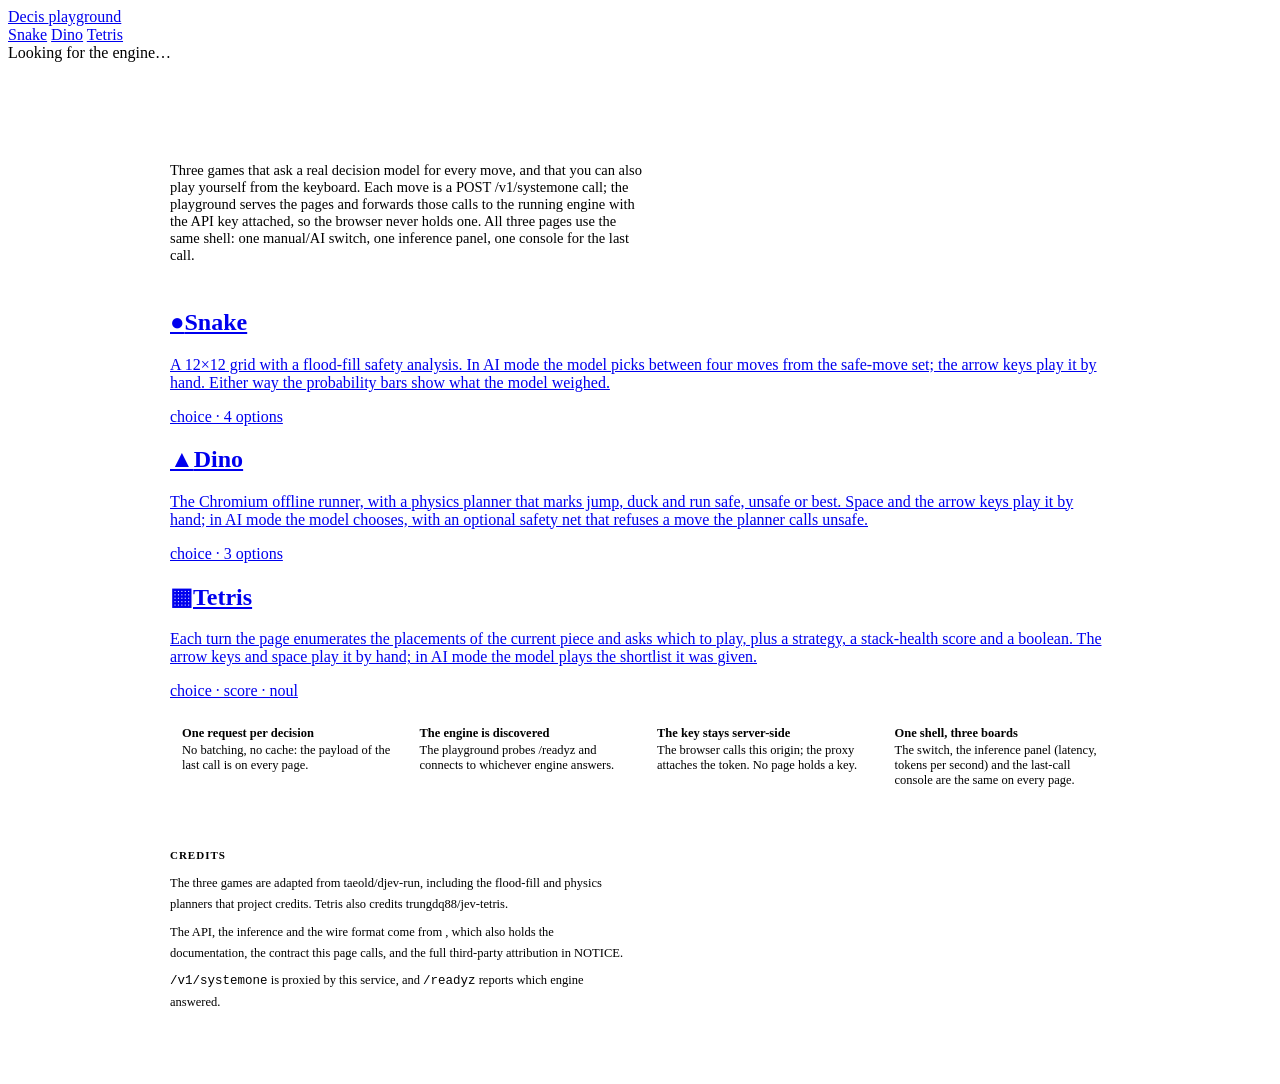
==== commit 3050c16c: "Merge branch 'playground/unified-layout' One shell for the three games, merged on top of the landing" ====
--- a/playground/web/index.html
+++ b/playground/web/index.html
@@ -54,6 +54,31 @@
     }
 
     .how b { display: block; color: var(--ink); font-weight: 600; font-size: 12.5px; margin-bottom: 2px; }
+
+    /* Credits: the two upstream projects this page leans on, and what Decis provides. */
+    .credits {
+      margin-top: 38px;
+      padding-top: 20px;
+      border-top: 1px solid var(--line);
+      color: var(--ink-dim);
+      font-size: 12.5px;
+      line-height: 1.7;
+      max-width: 74ch;
+    }
+
+    .credits h2 {
+      margin: 0 0 8px;
+      font-size: 11px;
+      font-weight: 600;
+      letter-spacing: 0.09em;
+      text-transform: uppercase;
+      color: var(--muted);
+    }
+
+    .credits p { margin: 0 0 6px; }
+    .credits a { color: var(--ink); text-decoration: none; border-bottom: 1px solid var(--line-strong); }
+    .credits a:hover { border-bottom-color: var(--accent); }
+    .credits-foot { color: var(--muted); }
   </style>
 </head>
 <body>
@@ -66,6 +91,7 @@
       <a href="/snake" data-i18n="nav.snake">Snake</a>
       <a href="/dino" data-i18n="nav.dino">Dino</a>
       <a href="/tetris" data-i18n="nav.tetris">Tetris</a>
+      <a data-repo-link></a>
     </nav>
     <span class="spacer"></span>
     <span class="status-chip" id="status-chip">
@@ -137,15 +163,25 @@
       </div>
     </section>
 
-    <footer class="page-foot">
-      <span data-i18n="foot.adapted">Games adapted from</span>
-      <a href="https://github.com/taeold/djev-run" target="_blank" rel="noopener">taeold/djev-run</a>.
-      <span data-i18n="foot.docs">The API is documented in the</span>
-      <a href="https://github.com/kingfs/Decis" target="_blank" rel="noopener">Decis</a>
-      <span data-i18n="foot.repo">repository</span>;
-      <code>/v1/systemone</code> <span data-i18n="foot.proxied">is proxied, and</span>
-      <code>/readyz</code> <span data-i18n="foot.readyz">reports the engine.</span>
-    </footer>
+    <section class="credits">
+      <h2 data-i18n="credits.title">Credits</h2>
+      <p>
+        <span data-i18n="credits.games">The three games are adapted from</span>
+        <a href="https://github.com/taeold/djev-run" target="_blank" rel="noopener">taeold/djev-run</a><span
+          data-i18n="credits.games.note">, including the flood-fill and physics planners that project credits.</span>
+        <span data-i18n="credits.games.tetris">Tetris also credits</span>
+        <a href="https://github.com/trungdq88/jev-tetris" target="_blank" rel="noopener">trungdq88/jev-tetris</a>.
+      </p>
+      <p>
+        <span data-i18n="credits.core">The API, the inference and the wire format come from</span>
+        <a data-repo-link></a><span data-i18n="credits.core.note">, which also holds the documentation, the
+          contract this page calls, and the full third-party attribution in NOTICE.</span>
+      </p>
+      <p class="credits-foot">
+        <code>/v1/systemone</code> <span data-i18n="credits.proxied">is proxied by this service, and</span>
+        <code>/readyz</code> <span data-i18n="credits.readyz">reports which engine answered.</span>
+      </p>
+    </section>
   </main>
 
   <script>
@@ -170,7 +206,15 @@
         "status.readyPrefix": "Connected to ",
         "status.candidates": "waiting on {candidates}",
         "status.upstream": "upstream {upstream}",
-        "status.readyDetail": "every move is one POST to it"
+        "status.readyDetail": "every move is one POST to it",
+        "credits.title": "Credits",
+        "credits.games": "The three games are adapted from",
+        "credits.games.note": ", including the flood-fill and physics planners that project credits.",
+        "credits.games.tetris": "Tetris also credits",
+        "credits.core": "The API, the inference and the wire format come from",
+        "credits.core.note": ", which also holds the documentation, the contract this page calls, and the full third-party attribution in NOTICE.",
+        "credits.proxied": "is proxied by this service, and",
+        "credits.readyz": "reports which engine answered."
       },
       zh: {
         "hero.title": "Decis \u6f14\u793a\u573a",
@@ -192,7 +236,15 @@
         "status.readyPrefix": "\u5df2\u8fde\u63a5 ",
         "status.candidates": "\u6b63\u5728\u7b49\u5f85 {candidates}",
         "status.upstream": "\u4e0a\u6e38 {upstream}",
-        "status.readyDetail": "\u6bcf\u4e00\u6b65\u90fd\u662f\u5411\u5b83\u53d1\u4e00\u6b21 POST"
+        "status.readyDetail": "\u6bcf\u4e00\u6b65\u90fd\u662f\u5411\u5b83\u53d1\u4e00\u6b21 POST",
+        "credits.title": "\u81f4\u8c22",
+        "credits.games": "\u4e09\u4e2a\u5c0f\u6e38\u620f\u6539\u7f16\u81ea",
+        "credits.games.note": "\uff0c\u5305\u62ec\u8be5\u9879\u76ee\u81f4\u8c22\u7684 flood-fill \u4e0e\u7269\u7406\u89c4\u5212\u4ee3\u7801\u3002",
+        "credits.games.tetris": "\u4fc4\u7f57\u65af\u65b9\u5757\u53e6\u5916\u81f4\u8c22",
+        "credits.core": "API\u3001\u63a8\u7406\u4e0e\u7ebf\u683c\u5f0f\u90fd\u6765\u81ea",
+        "credits.core.note": "\uff0c\u4ed3\u5e93\u91cc\u540c\u65f6\u6709\u6587\u6863\u3001\u672c\u9875\u8c03\u7528\u7684\u5951\u7ea6\uff0c\u4ee5\u53ca\u5b8c\u6574\u7684\u7b2c\u4e09\u65b9\u7f72\u540d\uff08NOTICE\uff09\u3002",
+        "credits.proxied": "\u7531\u672c\u670d\u52a1\u4ee3\u7406\uff0c",
+        "credits.readyz": "\u4f1a\u62a5\u544a\u662f\u54ea\u4e2a\u5f15\u64ce\u5728\u4f5c\u7b54\u3002"
       }
     });
 
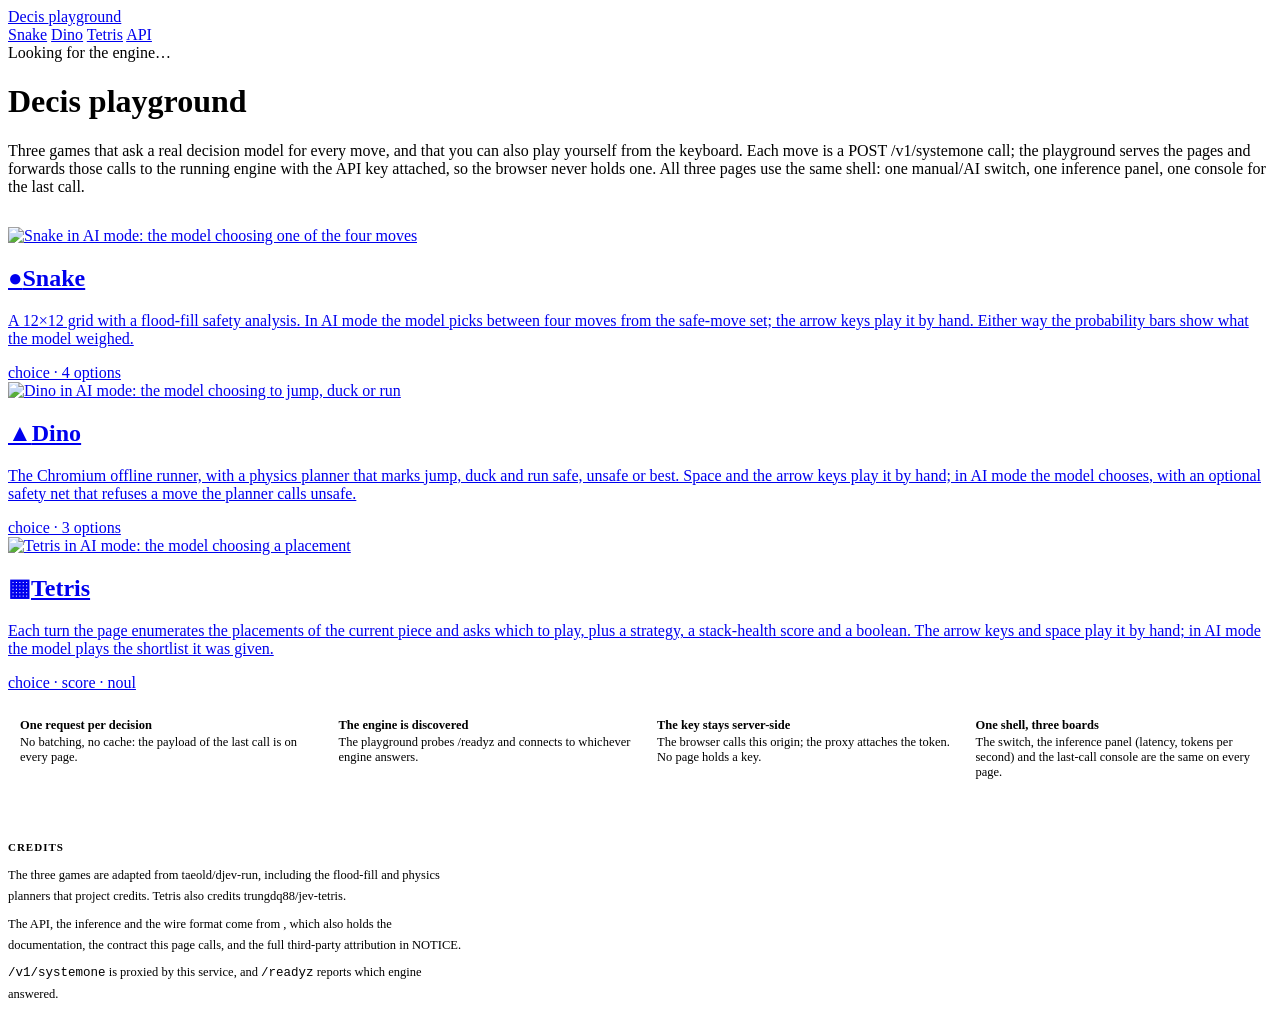
==== commit d7b5f20f: "playground: move the readout under the model, add /api, and record the games Four things, all from t" ====
--- a/playground/web/index.html
+++ b/playground/web/index.html
@@ -7,29 +7,6 @@
   <link rel="stylesheet" href="/theme.css">
   <script src="/i18n.js"></script>
   <style>
-    /* Page layout only: the palette, the app bar, the cards and the footer are in
-       /theme.css, which every page shares. */
-    .shell { width: 100%; max-width: 940px; margin: 0 auto; padding: 40px 20px 56px; }
-
-    .hero { margin-bottom: 6px; }
-
-    .hero h1 {
-      font-size: clamp(26px, 4.4vw, 40px);
-      line-height: 1.15;
-      letter-spacing: -0.025em;
-      font-weight: 700;
-      margin: 0;
-    }
-
-    .hero h1 .grad {
-      background: linear-gradient(100deg, var(--accent) 10%, var(--accent-3) 48%, var(--accent-2));
-      -webkit-background-clip: text;
-      background-clip: text;
-      color: transparent;
-    }
-
-    .lede { color: var(--ink-dim); margin: 14px 0 0; max-width: 66ch; font-size: 14.5px; }
-
     .status-note {
       margin-top: 10px;
       font-family: var(--mono);
@@ -91,6 +68,7 @@
       <a href="/snake" data-i18n="nav.snake">Snake</a>
       <a href="/dino" data-i18n="nav.dino">Dino</a>
       <a href="/tetris" data-i18n="nav.tetris">Tetris</a>
+      <a href="/api" data-i18n="nav.api">API</a>
       <a data-repo-link></a>
     </nav>
     <span class="spacer"></span>
@@ -116,6 +94,8 @@
 
     <section class="cards">
       <a class="card" href="/snake">
+        <img class="card-shot" src="/media/snake.gif" width="1104" height="1131"
+             alt="Snake in AI mode: the model choosing one of the four moves" data-i18n-alt="shot.snake">
         <h2><span class="glyph">&#9679;</span><span data-i18n="card.snake.title">Snake</span></h2>
         <p data-i18n="card.snake.desc">
           A 12&times;12 grid with a flood-fill safety analysis. In AI mode the model picks
@@ -125,6 +105,8 @@
         <div class="api mono">choice &middot; 4 options</div>
       </a>
       <a class="card" href="/dino">
+        <img class="card-shot" src="/media/dino.gif" width="1104" height="1059"
+             alt="Dino in AI mode: the model choosing to jump, duck or run" data-i18n-alt="shot.dino">
         <h2><span class="glyph">&#9650;</span><span data-i18n="card.dino.title">Dino</span></h2>
         <p data-i18n="card.dino.desc">
           The Chromium offline runner, with a physics planner that marks jump, duck and run
@@ -134,6 +116,8 @@
         <div class="api mono">choice &middot; 3 options</div>
       </a>
       <a class="card" href="/tetris">
+        <img class="card-shot" src="/media/tetris.gif" width="1104" height="1391"
+             alt="Tetris in AI mode: the model choosing a placement" data-i18n-alt="shot.tetris">
         <h2><span class="glyph">&#9638;</span><span data-i18n="card.tetris.title">Tetris</span></h2>
         <p data-i18n="card.tetris.desc">
           Each turn the page enumerates the placements of the current piece and asks which to
@@ -195,6 +179,9 @@
         "card.dino.desc": "The Chromium offline runner, with a physics planner that marks jump, duck and run safe, unsafe or best. Space and the arrow keys play it by hand; in AI mode the model chooses, with an optional safety net that refuses a move the planner calls unsafe.",
         "card.tetris.title": "Tetris",
         "card.tetris.desc": "Each turn the page enumerates the placements of the current piece and asks which to play, plus a strategy, a stack-health score and a boolean. The arrow keys and space play it by hand; in AI mode the model plays the shortlist it was given.",
+        "shot.snake": "Snake in AI mode: the model choosing one of the four moves",
+        "shot.dino": "Dino in AI mode: the model choosing to jump, duck or run",
+        "shot.tetris": "Tetris in AI mode: the model choosing a placement",
         "how.one.title": "One request per decision",
         "how.one.body": "No batching and no cache: every page shows the body of the last call in its console.",
         "how.two.title": "The engine is discovered",
@@ -205,8 +192,7 @@
         "how.four.body": "The switch, the inference panel (latency, tokens per second) and the last-call console are the same on every page.",
         "status.readyPrefix": "Connected to ",
         "status.candidates": "waiting on {candidates}",
-        "status.upstream": "upstream {upstream}",
-        "status.readyDetail": "every move is one POST to it",
+        "status.how": "Pick a game, press Space to start it, and use the switch in its bar to take over by hand.",
         "credits.title": "Credits",
         "credits.games": "The three games are adapted from",
         "credits.games.note": ", including the flood-fill and physics planners that project credits.",
@@ -225,6 +211,9 @@
         "card.dino.desc": "Chromium \u79bb\u7ebf\u5c0f\u6050\u9f99\uff0c\u914d\u4e00\u4e2a\u7269\u7406\u89c4\u5212\u5668\uff0c\u628a jump / duck / run \u6807\u6210\u5b89\u5168\u3001\u4e0d\u5b89\u5168\u6216\u6700\u4f18\u3002\u7a7a\u683c\u548c\u65b9\u5411\u952e\u53ef\u4ee5\u81ea\u5df1\u73a9\uff1bAI \u6a21\u5f0f\u4e0b\u7531\u6a21\u578b\u9009\uff0c\u53ef\u9009\u7684\u5b89\u5168\u515c\u5e95\u4f1a\u62d2\u7edd\u89c4\u5212\u5668\u5224\u4e3a\u4e0d\u5b89\u5168\u7684\u52a8\u4f5c\u3002",
         "card.tetris.title": "\u4fc4\u7f57\u65af\u65b9\u5757",
         "card.tetris.desc": "\u6bcf\u4e00\u56de\u5408\u9875\u9762\u679a\u4e3e\u5f53\u524d\u65b9\u5757\u7684\u6240\u6709\u843d\u70b9\uff0c\u95ee\u8be5\u8d70\u54ea\u4e00\u4e2a\uff0c\u53e6\u5916\u8fd8\u95ee\u4e00\u4e2a\u7b56\u7565\u3001\u4e00\u4e2a\u5806\u53e0\u5065\u5eb7\u5ea6\u5206\u548c\u4e00\u4e2a\u5e03\u5c14\u503c\u3002\u65b9\u5411\u952e\u548c\u7a7a\u683c\u53ef\u4ee5\u81ea\u5df1\u73a9\uff1bAI \u6a21\u5f0f\u4e0b\u6a21\u578b\u5728\u7ed9\u5b83\u7684\u5019\u9009\u91cc\u9009\u3002",
+        "shot.snake": "\u8d2a\u5403\u86c7 AI \u6863\uff1a\u6a21\u578b\u5728\u56db\u4e2a\u65b9\u5411\u91cc\u9009\u4e00\u4e2a",
+        "shot.dino": "\u6050\u9f99 AI \u6863\uff1a\u6a21\u578b\u5728\u8df3\u3001\u8e72\u3001\u8dd1\u91cc\u9009\u4e00\u4e2a",
+        "shot.tetris": "\u4fc4\u7f57\u65af\u65b9\u5757 AI \u6863\uff1a\u6a21\u578b\u5728\u9009\u843d\u70b9",
         "how.one.title": "\u6bcf\u4e00\u6b65\u4e00\u6b21\u8bf7\u6c42",
         "how.one.body": "\u4e0d\u6512\u6279\u3001\u4e0d\u7f13\u5b58\uff1a\u6bcf\u4e2a\u9875\u9762\u7684\u63a7\u5236\u53f0\u90fd\u628a\u4e0a\u4e00\u6b21\u8c03\u7528\u7684\u8bf7\u6c42\u4f53\u539f\u6837\u663e\u793a\u51fa\u6765\u3002",
         "how.two.title": "\u5f15\u64ce\u662f\u81ea\u5df1\u627e\u5230\u7684",
@@ -235,8 +224,7 @@
         "how.four.body": "\u4e09\u4e2a\u9875\u9762\u7684\u5f00\u5173\u3001\u63a8\u7406\u9762\u677f\uff08\u5ef6\u8fdf\u3001\u6bcf\u79d2 token\uff09\u548c\u6700\u8fd1\u4e00\u6b21\u8c03\u7528\u7684\u63a7\u5236\u53f0\u90fd\u4e00\u6837\u3002",
         "status.readyPrefix": "\u5df2\u8fde\u63a5 ",
         "status.candidates": "\u6b63\u5728\u7b49\u5f85 {candidates}",
-        "status.upstream": "\u4e0a\u6e38 {upstream}",
-        "status.readyDetail": "\u6bcf\u4e00\u6b65\u90fd\u662f\u5411\u5b83\u53d1\u4e00\u6b21 POST",
+        "status.how": "\u6311\u4e00\u4e2a\u6e38\u620f\uff0c\u6309\u7a7a\u683c\u5f00\u59cb\uff1b\u60f3\u81ea\u5df1\u73a9\u5c31\u7528\u6e38\u620f\u680f\u91cc\u7684\u5f00\u5173\u5207\u5230\u624b\u52a8\u3002",
         "credits.title": "\u81f4\u8c22",
         "credits.games": "\u4e09\u4e2a\u5c0f\u6e38\u620f\u6539\u7f16\u81ea",
         "credits.games.note": "\uff0c\u5305\u62ec\u8be5\u9879\u76ee\u81f4\u8c22\u7684 flood-fill \u4e0e\u7269\u7406\u89c4\u5212\u4ee3\u7801\u3002",
@@ -270,7 +258,10 @@
         const strong = document.createElement("strong");
         strong.textContent = config.engine;
         text.appendChild(strong);
-        note.textContent = I18N.t("status.upstream", { upstream: config.upstream || "" }) + " \u00b7 " + I18N.t("status.readyDetail");
+        // What to do next, not what the chip next to it already says: the engine id is in
+        // the chip and "every move is one POST" is in the lede, so repeating either here
+        // was the kind of line that reads as filler (it used to print the upstream URL).
+        note.textContent = I18N.t("status.how");
       } else {
         dot.className = "dot warn";
         text.textContent = I18N.t("status.searching");
